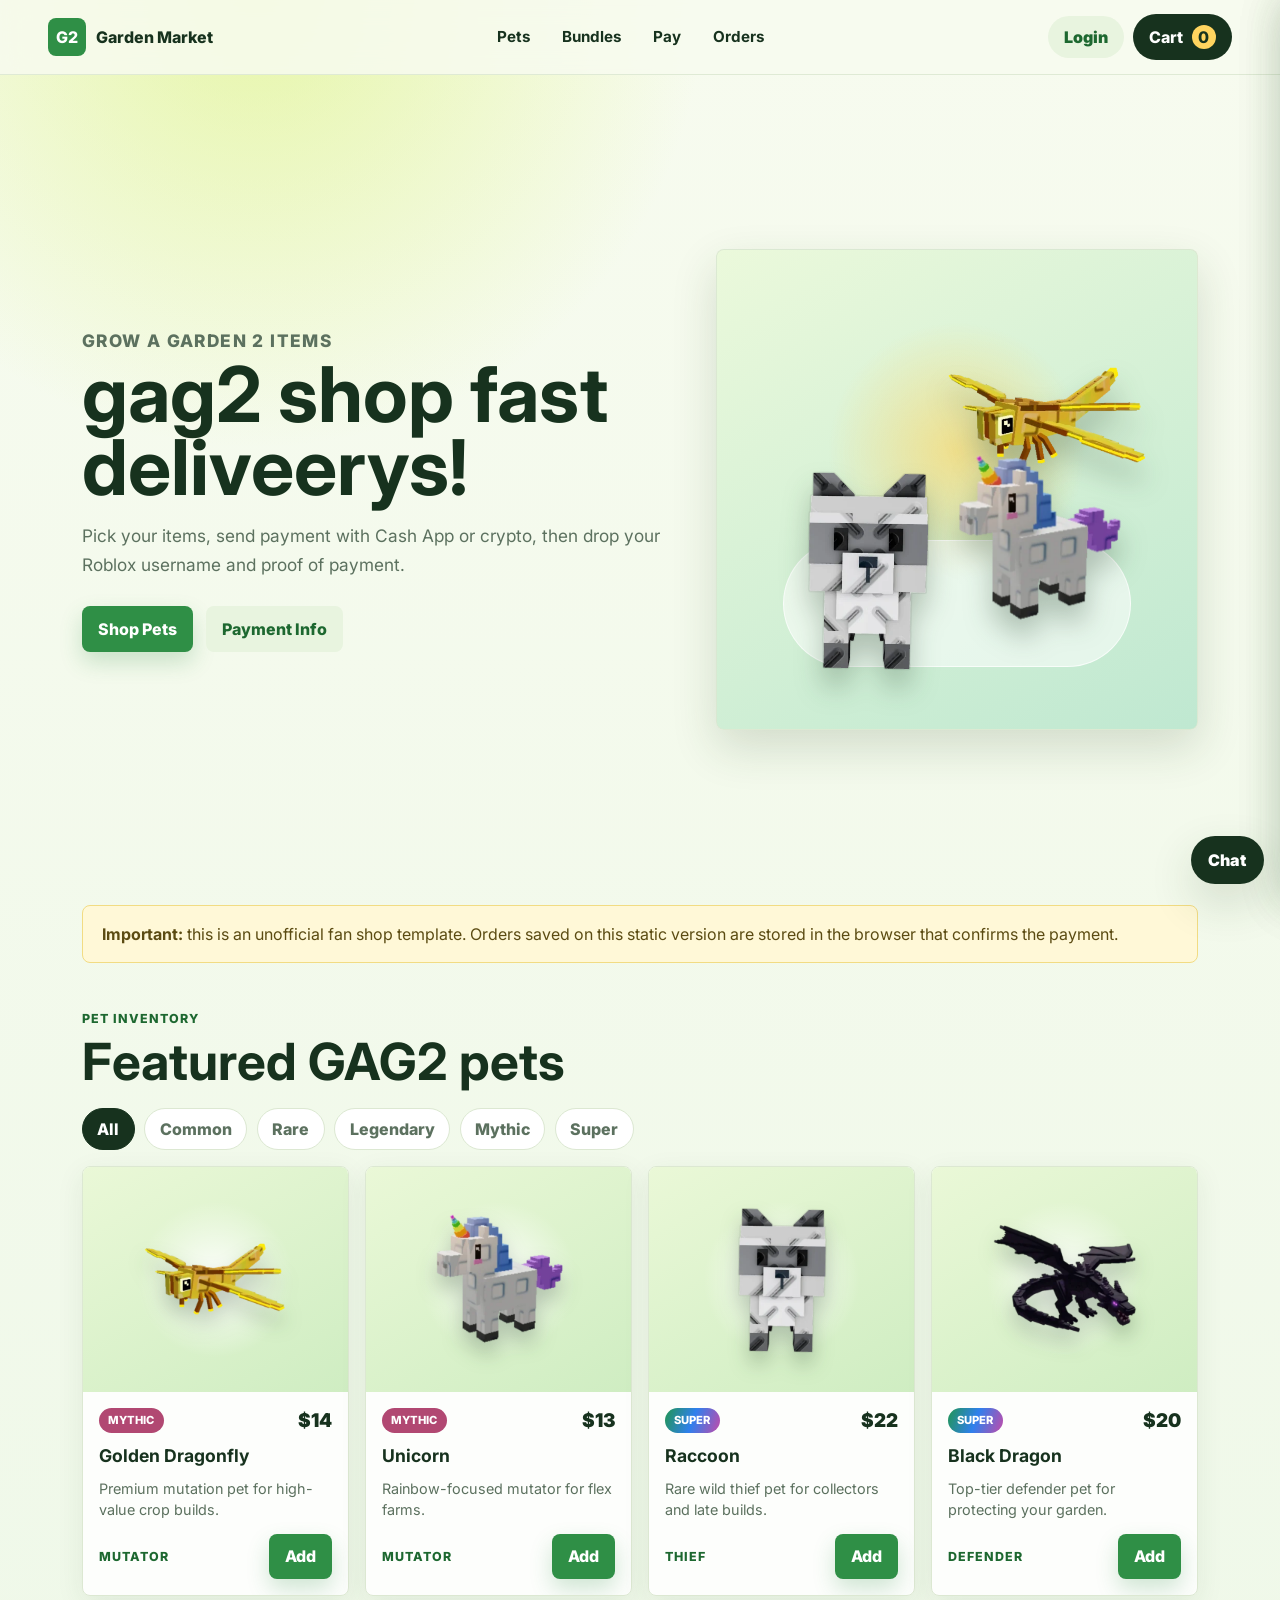
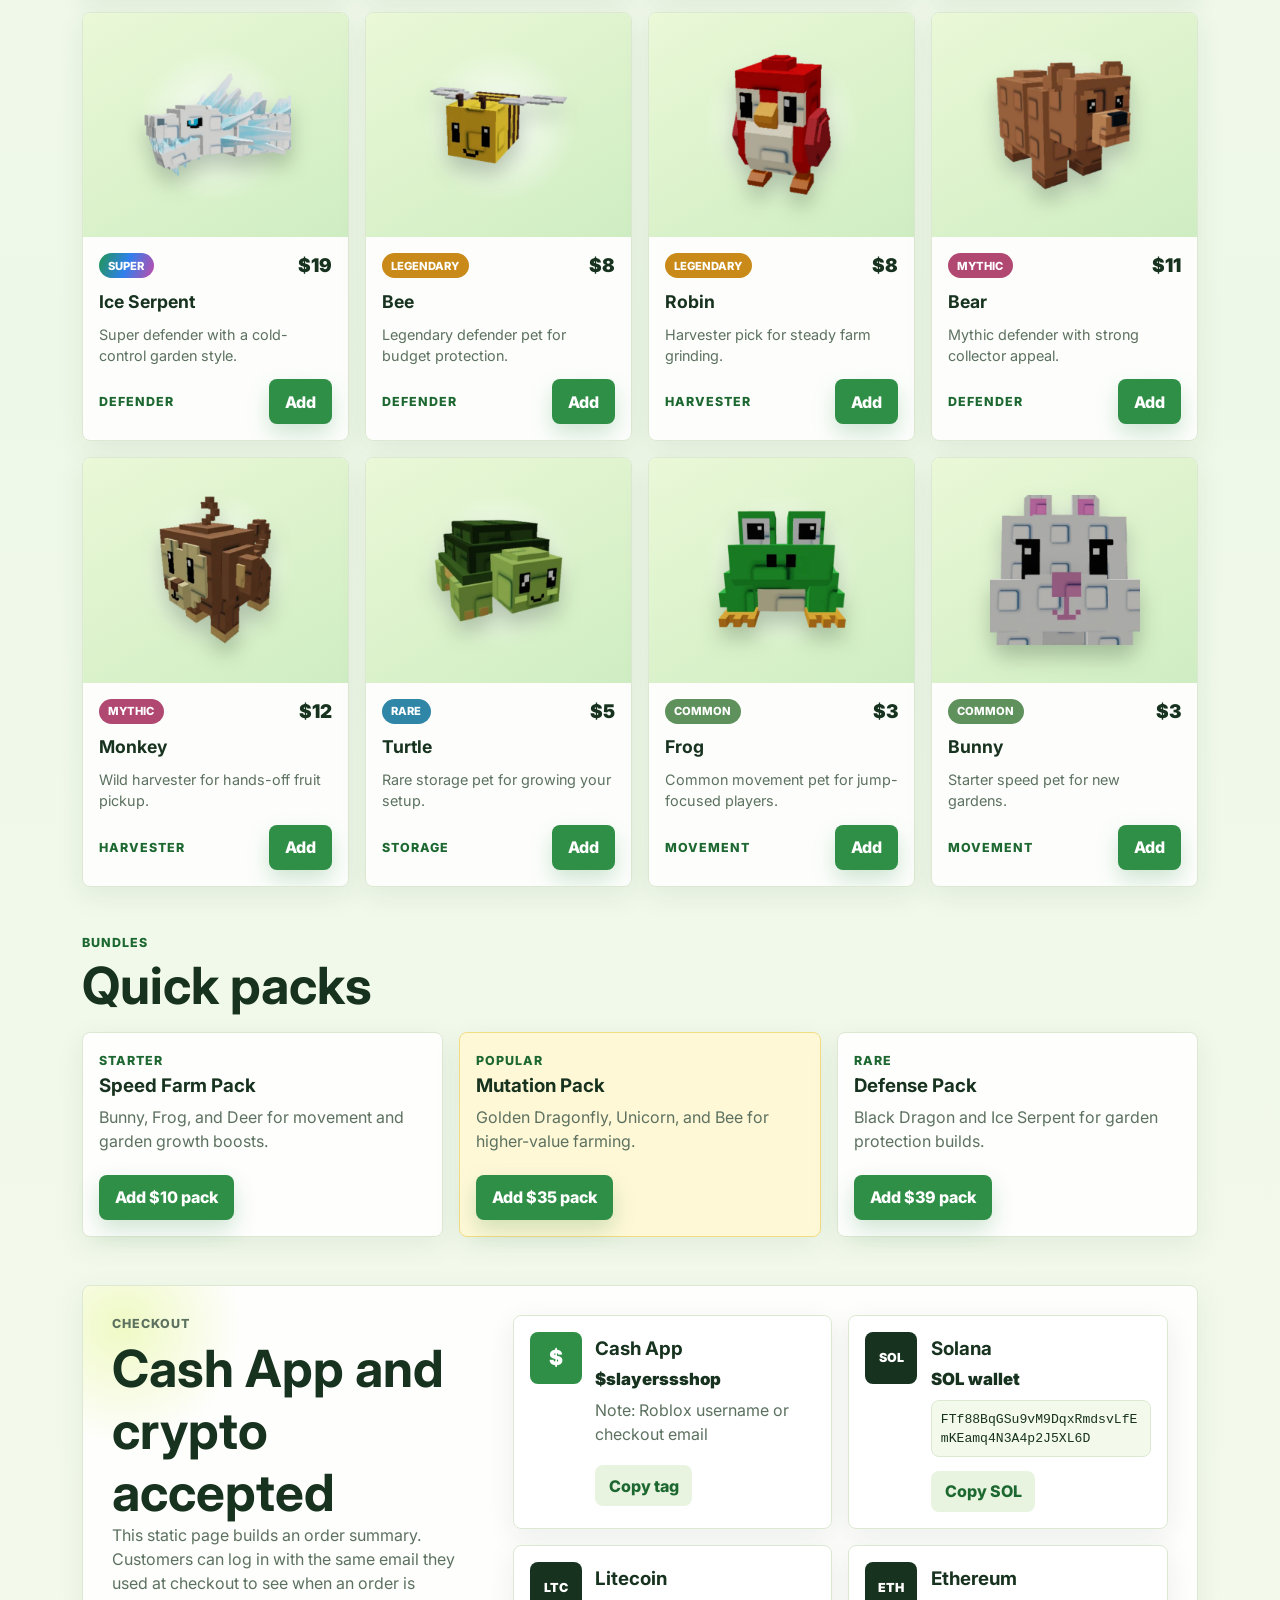
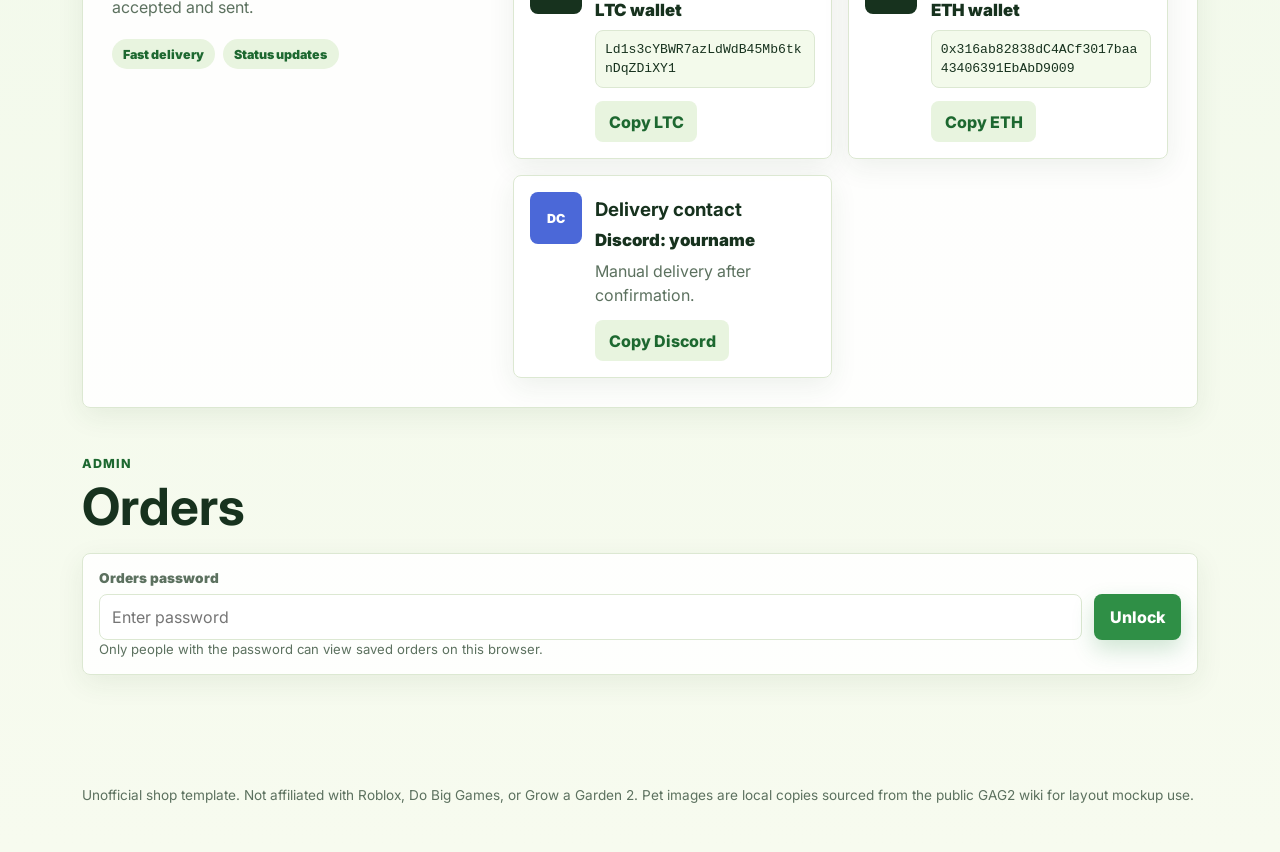
==== index.html @ bf1df22e "Add files via upload" ====
<!doctype html>
<html lang="en">
  <head>
    <meta charset="utf-8" />
    <meta name="viewport" content="width=device-width, initial-scale=1" />
    <title>GAG2 Garden Market</title>
    <script src="config.js"></script>
    <script src="https://accounts.google.com/gsi/client" async defer></script>
    <link rel="preconnect" href="https://fonts.googleapis.com" />
    <link rel="preconnect" href="https://fonts.gstatic.com" crossorigin />
    <link href="https://fonts.googleapis.com/css2?family=Inter:wght@500;600;700;800&display=swap" rel="stylesheet" />
    <link rel="stylesheet" href="styles.css" />
  </head>
  <body>
    <header class="topbar">
      <a class="brand" href="#top" aria-label="GAG2 Garden Market home">
        <span class="brand-mark">G2</span>
        <span>Garden Market</span>
      </a>
      <nav aria-label="Main navigation">
        <a href="#pets">Pets</a>
        <a href="#bundles">Bundles</a>
        <a href="#checkout">Pay</a>
        <a href="#orders">Orders</a>
      </nav>
      <div class="header-actions">
        <button class="login-pill" type="button" data-open-login>Login</button>
        <button class="cart-pill" type="button" data-open-cart>
          Cart <span id="cartCount">0</span>
        </button>
      </div>
    </header>

    <div class="sent-banner" id="sentBanner" hidden>
      Your order has beeen sent
    </div>

    <main id="top">
      <section class="hero">
        <div class="hero-copy">
          <p class="eyebrow">Grow a Garden 2 items</p>
          <h1>gag2 shop fast deliveerys!</h1>
          <p>
            Pick your items, send payment with Cash App or crypto, then drop your Roblox username and proof of payment.
          </p>
          <div class="hero-actions">
            <a class="button primary" href="#pets">Shop Pets</a>
            <a class="button ghost" href="#checkout">Payment Info</a>
          </div>
        </div>
        <div class="hero-stage" aria-label="Featured pets">
          <img src="assets/pets/golden-dragonfly.webp" alt="Golden Dragonfly pet" />
          <img src="assets/pets/raccoon.webp" alt="Raccoon pet" />
          <img src="assets/pets/unicorn.webp" alt="Unicorn pet" />
        </div>
      </section>

      <section class="notice">
        <strong>Important:</strong> this is an unofficial fan shop template. Orders saved on this static version are
        stored in the browser that confirms the payment.
      </section>

      <section class="section-heading" id="pets">
        <p class="eyebrow">Pet inventory</p>
        <h2>Featured GAG2 pets</h2>
      </section>

      <section class="filters" aria-label="Product filters">
        <button class="filter active" type="button" data-filter="all">All</button>
        <button class="filter" type="button" data-filter="common">Common</button>
        <button class="filter" type="button" data-filter="rare">Rare</button>
        <button class="filter" type="button" data-filter="legendary">Legendary</button>
        <button class="filter" type="button" data-filter="mythic">Mythic</button>
        <button class="filter" type="button" data-filter="super">Super</button>
      </section>

      <section class="product-grid" id="productGrid" aria-live="polite"></section>

      <section class="section-heading" id="bundles">
        <p class="eyebrow">Bundles</p>
        <h2>Quick packs</h2>
      </section>

      <section class="bundle-grid">
        <article class="bundle">
          <div>
            <span class="tag">Starter</span>
            <h3>Speed Farm Pack</h3>
            <p>Bunny, Frog, and Deer for movement and garden growth boosts.</p>
          </div>
          <button class="button small" type="button" data-bundle="starter">Add $8 pack</button>
        </article>
        <article class="bundle premium">
          <div>
            <span class="tag">Popular</span>
            <h3>Mutation Pack</h3>
            <p>Golden Dragonfly, Unicorn, and Bee for higher-value farming.</p>
          </div>
          <button class="button small" type="button" data-bundle="mutation">Add $28 pack</button>
        </article>
        <article class="bundle">
          <div>
            <span class="tag">Rare</span>
            <h3>Defense Pack</h3>
            <p>Black Dragon and Ice Serpent for garden protection builds.</p>
          </div>
          <button class="button small" type="button" data-bundle="defense">Add $35 pack</button>
        </article>
      </section>

      <section class="checkout" id="checkout">
        <div>
          <p class="eyebrow">Checkout</p>
          <h2>Cash App and crypto accepted</h2>
          <p>
            This static page builds an order summary. Customers can log in with the same email they used at checkout
            to see when an order is accepted and sent.
          </p>
          <div class="checkout-badges" aria-label="Checkout highlights">
            <span>Fast delivery</span>
            <span>Status updates</span>
          </div>
        </div>
        <div class="payment-grid">
          <article class="payment-card">
            <div class="payment-icon cash">$</div>
            <div class="payment-copy">
              <h3>Cash App</h3>
              <p class="pay-line">$slayerssshop</p>
              <p>Note: Roblox username or checkout email</p>
            </div>
            <button class="button copy" type="button" data-copy="$slayerssshop">Copy tag</button>
          </article>
          <article class="payment-card">
            <div class="payment-icon">SOL</div>
            <div class="payment-copy">
              <h3>Solana</h3>
              <p class="pay-line">SOL wallet</p>
              <p class="wallet-text">FTf88BqGSu9vM9DqxRmdsvLfEmKEamq4N3A4p2J5XL6D</p>
            </div>
            <button class="button copy" type="button" data-copy="FTf88BqGSu9vM9DqxRmdsvLfEmKEamq4N3A4p2J5XL6D">Copy SOL</button>
          </article>
          <article class="payment-card">
            <div class="payment-icon">LTC</div>
            <div class="payment-copy">
              <h3>Litecoin</h3>
              <p class="pay-line">LTC wallet</p>
              <p class="wallet-text">Ld1s3cYBWR7azLdWdB45Mb6tknDqZDiXY1</p>
            </div>
            <button class="button copy" type="button" data-copy="Ld1s3cYBWR7azLdWdB45Mb6tknDqZDiXY1">Copy LTC</button>
          </article>
          <article class="payment-card">
            <div class="payment-icon">ETH</div>
            <div class="payment-copy">
              <h3>Ethereum</h3>
              <p class="pay-line">ETH wallet</p>
              <p class="wallet-text">0x316ab82838dC4ACf3017baa43406391EbAbD9009</p>
            </div>
            <button class="button copy" type="button" data-copy="0x316ab82838dC4ACf3017baa43406391EbAbD9009">Copy ETH</button>
          </article>
          <article class="payment-card">
            <div class="payment-icon discord">DC</div>
            <div class="payment-copy">
              <h3>Delivery contact</h3>
              <p class="pay-line">Discord: yourname</p>
              <p>Manual delivery after confirmation.</p>
            </div>
            <button class="button copy" type="button" data-copy="yourname">Copy Discord</button>
          </article>
        </div>
      </section>

      <section class="orders-admin" id="orders">
        <div class="section-heading">
          <p class="eyebrow">Admin</p>
          <h2>Orders</h2>
        </div>
        <div class="admin-lock" id="adminLock">
          <label for="adminPassword">Orders password</label>
          <div class="admin-login-row">
            <input id="adminPassword" type="password" placeholder="Enter password" autocomplete="current-password" />
            <button class="button primary" type="button" id="unlockOrders">Unlock</button>
          </div>
          <p class="mini" id="adminMessage">Only people with the password can view saved orders on this browser.</p>
        </div>
        <div class="orders-panel" id="ordersPanel" hidden>
          <div class="orders-actions">
            <button class="button ghost" type="button" id="exportOrders">Export orders</button>
            <button class="button ghost danger" type="button" id="clearOrders">Clear orders</button>
          </div>
          <div class="orders-list" id="ordersList"></div>
          <div class="login-admin">
            <div class="section-heading compact">
              <p class="eyebrow">Admin</p>
              <h2>Customer logins</h2>
            </div>
            <div class="orders-actions">
              <button class="button ghost" type="button" id="refreshLogins">Refresh logins</button>
              <button class="button ghost danger" type="button" id="clearLogins">Clear logins</button>
            </div>
            <div class="login-list" id="loginList"></div>
          </div>
          <div class="price-admin">
            <div class="section-heading compact">
              <p class="eyebrow">Admin</p>
              <h2>Pet prices</h2>
            </div>
            <div class="price-list" id="priceList"></div>
            <button class="button primary" type="button" id="savePrices">Save prices</button>
            <p class="mini" id="priceMessage">Change prices here, then save.</p>
          </div>
        </div>
      </section>
    </main>

    <aside class="cart-panel" id="cartPanel" aria-label="Shopping cart" aria-hidden="true">
      <div class="cart-header">
        <h2>Your cart</h2>
        <button class="icon-button" type="button" data-close-cart aria-label="Close cart">x</button>
      </div>
      <div class="cart-items" id="cartItems"></div>
      <div class="cart-empty" id="cartEmpty">Your cart is empty.</div>
      <div class="cart-footer">
        <div class="total-row">
          <span>Total</span>
          <strong id="cartTotal">$0</strong>
        </div>
        <label for="username">Roblox username</label>
        <input id="username" type="text" placeholder="Enter username" autocomplete="off" />
        <label for="orderEmail">Email for status updates</label>
        <input id="orderEmail" type="email" placeholder="you@example.com" autocomplete="email" />
        <label for="payMethod">Payment method</label>
        <select id="payMethod">
          <option value="cashapp">Cash App</option>
          <option value="sol">SOL</option>
          <option value="ltc">LTC</option>
          <option value="eth">ETH</option>
        </select>
        <div class="payment-selected" id="selectedPaymentBox">
          <span id="selectedPaymentLabel">Cash App</span>
          <strong id="selectedPaymentValue">$slayerssshop</strong>
          <button class="button copy" type="button" id="copySelectedPayment">Copy payment info</button>
        </div>
        <button class="button primary full" type="button" id="copyOrder">Copy order message</button>
        <button class="button full confirm" type="button" id="confirmPayment">Confirm payment</button>
        <p class="mini" id="confirmMessage">Confirm payment after sending it. This creates an order on the site.</p>
      </div>
    </aside>
    <aside class="login-panel" id="loginPanel" aria-label="Customer login" aria-hidden="true">
      <div class="cart-header">
        <h2>Login</h2>
        <button class="icon-button" type="button" data-close-login aria-label="Close login">x</button>
      </div>
      <p class="mini">Check your order status with your email or Roblox username. Google sign-in needs a Google Client ID before it can go live.</p>
      <div class="login-card">
        <label for="customerEmail">Email</label>
        <input id="customerEmail" type="email" placeholder="you@example.com" autocomplete="email" />
        <label for="customerRobloxUsername">Roblox username</label>
        <input id="customerRobloxUsername" type="text" placeholder="Roblox username" autocomplete="username" />
        <button class="button primary full" type="button" id="customerLogin">Login / check orders</button>
        <div class="google-button-slot" id="googleButton"></div>
        <button class="button ghost full" type="button" id="googleLogin">Continue with Google</button>
        <p class="mini warning">Never enter a Roblox password or cookie on fan shops. This login only uses email or username.</p>
        <p class="mini" id="customerLoginMessage">Use the same email or Roblox username entered at checkout.</p>
      </div>
      <div class="customer-status" id="customerStatus"></div>
    </aside>
    <div class="overlay" id="overlay" data-close-cart data-close-login></div>

    <section class="chat-widget" id="chatWidget" aria-label="Shop chat">
      <button class="chat-launcher" type="button" id="chatToggle">Chat</button>
      <div class="chat-panel" id="chatPanel" hidden>
        <div class="chat-head">
          <div>
            <strong>GAG2 Shop Bot</strong>
            <span>AI helper</span>
          </div>
          <button class="icon-button" type="button" id="chatClose" aria-label="Close chat">x</button>
        </div>
        <div class="chat-log" id="chatLog"></div>
        <form class="chat-form" id="chatForm">
          <input id="chatInput" type="text" placeholder="Ask about orders, payment, delivery..." autocomplete="off" />
          <button class="button primary" type="submit">Send</button>
        </form>
      </div>
    </section>

    <footer>
      <p>
        Unofficial shop template. Not affiliated with Roblox, Do Big Games, or Grow a Garden 2.
        Pet images are local copies sourced from the public GAG2 wiki for layout mockup use.
      </p>
    </footer>

    <script src="script.js"></script>
  </body>
</html>
---- styles.css ----
:root {
  color-scheme: light;
  --bg: #f7fbef;
  --panel: #ffffff;
  --ink: #17321e;
  --muted: #5c715f;
  --green: #2f8f46;
  --green-dark: #1d6830;
  --lime: #d9f26f;
  --yellow: #ffd45f;
  --blue: #5fb7d9;
  --line: #dce8d2;
  --shadow: 0 18px 45px rgba(36, 71, 33, 0.16);
  font-family: Inter, system-ui, -apple-system, BlinkMacSystemFont, "Segoe UI", sans-serif;
}

* {
  box-sizing: border-box;
}

html {
  scroll-behavior: smooth;
}

body {
  margin: 0;
  background:
    radial-gradient(circle at 20% 0%, rgba(217, 242, 111, 0.55), transparent 28rem),
    linear-gradient(180deg, #f7fbef 0%, #eef8e8 48%, #f7fbef 100%);
  color: var(--ink);
}

img {
  display: block;
  max-width: 100%;
}

a {
  color: inherit;
  text-decoration: none;
}

.topbar {
  align-items: center;
  backdrop-filter: blur(14px);
  background: rgba(247, 251, 239, 0.86);
  border-bottom: 1px solid rgba(220, 232, 210, 0.9);
  display: flex;
  gap: 1rem;
  justify-content: space-between;
  left: 0;
  min-height: 70px;
  padding: 0.85rem clamp(1rem, 4vw, 3rem);
  position: sticky;
  right: 0;
  top: 0;
  z-index: 20;
}

.brand {
  align-items: center;
  display: flex;
  font-weight: 800;
  gap: 0.6rem;
}

.brand-mark {
  align-items: center;
  background: var(--green);
  border-radius: 8px;
  color: #fff;
  display: inline-flex;
  height: 38px;
  justify-content: center;
  width: 38px;
}

nav {
  display: flex;
  gap: clamp(0.75rem, 3vw, 2rem);
  font-size: 0.95rem;
  font-weight: 700;
}

.header-actions {
  align-items: center;
  display: flex;
  gap: 0.6rem;
}

.cart-pill,
.login-pill,
.button,
.filter,
.icon-button {
  border: 0;
  cursor: pointer;
  font: inherit;
}

.login-pill {
  background: #e8f4df;
  border-radius: 999px;
  color: var(--green-dark);
  font-weight: 900;
  padding: 0.7rem 1rem;
}

.cart-pill {
  align-items: center;
  background: var(--ink);
  border-radius: 999px;
  color: #fff;
  display: flex;
  font-weight: 800;
  gap: 0.55rem;
  padding: 0.7rem 1rem;
}

.cart-pill span {
  align-items: center;
  background: var(--yellow);
  border-radius: 999px;
  color: var(--ink);
  display: inline-flex;
  height: 24px;
  justify-content: center;
  min-width: 24px;
  padding: 0 0.35rem;
}

main {
  margin: 0 auto;
  max-width: 1180px;
  padding: 0 clamp(1rem, 4vw, 2rem) 4rem;
}

.hero {
  align-items: center;
  display: grid;
  gap: 2rem;
  grid-template-columns: minmax(0, 1fr) minmax(300px, 0.8fr);
  min-height: calc(100vh - 70px);
  padding: 3rem 0;
}

.hero-copy h1 {
  font-size: clamp(2.4rem, 6vw, 5.7rem);
  letter-spacing: 0;
  line-height: 0.95;
  margin: 0.25rem 0 1rem;
  max-width: 850px;
}

.hero-copy p {
  color: var(--muted);
  font-size: 1.08rem;
  line-height: 1.65;
  max-width: 670px;
}

.eyebrow,
.tag {
  color: var(--green-dark);
  font-size: 0.78rem;
  font-weight: 800;
  letter-spacing: 0.08em;
  margin: 0;
  text-transform: uppercase;
}

.hero-actions {
  display: flex;
  flex-wrap: wrap;
  gap: 0.8rem;
  margin-top: 1.7rem;
}

.button {
  align-items: center;
  border-radius: 8px;
  display: inline-flex;
  font-weight: 800;
  justify-content: center;
  min-height: 46px;
  padding: 0.78rem 1rem;
  transition: transform 0.18s ease, box-shadow 0.18s ease, background 0.18s ease;
}

.button:hover,
.product-card:hover {
  transform: translateY(-2px);
}

.button.primary,
.button.small {
  background: var(--green);
  box-shadow: 0 10px 22px rgba(47, 143, 70, 0.22);
  color: #fff;
}

.button.ghost,
.button.copy {
  background: #e8f4df;
  color: var(--green-dark);
}

.button.confirm {
  background: var(--ink);
  color: #fff;
}

.button.danger {
  background: #ffe2df;
  color: #9b2d22;
}

.button.full {
  width: 100%;
}

.button.small {
  min-height: 42px;
  white-space: nowrap;
}

.hero-stage {
  aspect-ratio: 1;
  background:
    radial-gradient(circle at 50% 42%, rgba(255, 212, 95, 0.62), transparent 35%),
    linear-gradient(150deg, #ebf9db, #bfe8d1);
  border: 1px solid rgba(220, 232, 210, 0.9);
  border-radius: 8px;
  box-shadow: var(--shadow);
  display: grid;
  isolation: isolate;
  place-items: center;
  position: relative;
  overflow: hidden;
}

.hero-stage::before {
  background: rgba(255, 255, 255, 0.55);
  border: 1px solid rgba(255, 255, 255, 0.7);
  border-radius: 999px;
  bottom: 13%;
  content: "";
  height: 26%;
  position: absolute;
  width: 72%;
}

.hero-stage img {
  filter: drop-shadow(0 18px 14px rgba(24, 52, 28, 0.28));
  position: absolute;
}

.hero-stage img:nth-child(1) {
  right: 9%;
  top: 13%;
  width: 44%;
}

.hero-stage img:nth-child(2) {
  bottom: 12%;
  left: 10%;
  width: 43%;
}

.hero-stage img:nth-child(3) {
  bottom: 20%;
  right: 13%;
  width: 40%;
}

.notice {
  background: #fff8d7;
  border: 1px solid #f2dc83;
  border-radius: 8px;
  color: #5b4b12;
  line-height: 1.55;
  margin-bottom: 3rem;
  padding: 1rem 1.2rem;
}

.sent-banner {
  background: #dff3d4;
  border-bottom: 1px solid #b8dda8;
  color: var(--green-dark);
  font-weight: 900;
  padding: 0.9rem clamp(1rem, 4vw, 3rem);
  position: sticky;
  text-align: center;
  top: 70px;
  z-index: 19;
}

.section-heading {
  margin: 3rem 0 1rem;
}

.section-heading.compact {
  margin: 1.5rem 0 1rem;
}

.section-heading h2,
.checkout h2 {
  font-size: clamp(1.8rem, 4vw, 3.2rem);
  letter-spacing: 0;
  margin: 0.25rem 0 0;
}

.filters {
  display: flex;
  flex-wrap: wrap;
  gap: 0.6rem;
  margin-bottom: 1rem;
}

.filter {
  background: #fff;
  border: 1px solid var(--line);
  border-radius: 999px;
  color: var(--muted);
  font-weight: 800;
  padding: 0.62rem 0.9rem;
}

.filter.active {
  background: var(--ink);
  border-color: var(--ink);
  color: #fff;
}

.product-grid {
  display: grid;
  gap: 1rem;
  grid-template-columns: repeat(4, minmax(0, 1fr));
}

.product-card {
  background: rgba(255, 255, 255, 0.88);
  border: 1px solid var(--line);
  border-radius: 8px;
  box-shadow: 0 8px 28px rgba(36, 71, 33, 0.08);
  display: flex;
  flex-direction: column;
  min-height: 100%;
  overflow: hidden;
  transition: transform 0.18s ease, box-shadow 0.18s ease;
}

.product-art {
  align-items: center;
  aspect-ratio: 1.18;
  background:
    radial-gradient(circle, rgba(255, 255, 255, 0.95), transparent 45%),
    linear-gradient(150deg, #eaf8d7, #cfedc2);
  display: flex;
  justify-content: center;
  padding: 1.2rem;
}

.product-art img {
  filter: drop-shadow(0 12px 10px rgba(24, 52, 28, 0.26));
  max-height: 150px;
  object-fit: contain;
}

.product-body {
  display: flex;
  flex: 1;
  flex-direction: column;
  gap: 0.8rem;
  padding: 1rem;
}

.meta-row {
  align-items: center;
  display: flex;
  justify-content: space-between;
  gap: 0.75rem;
}

.rarity {
  border-radius: 999px;
  color: #fff;
  font-size: 0.7rem;
  font-weight: 800;
  padding: 0.34rem 0.58rem;
  text-transform: uppercase;
}

.rarity.common {
  background: #5e915b;
}

.rarity.rare {
  background: #2f86a6;
}

.rarity.legendary {
  background: #c98a19;
}

.rarity.mythic {
  background: #b14872;
}

.rarity.super {
  background: linear-gradient(110deg, #219653, #2f80ed, #c24baa);
}

.product-body h3 {
  font-size: 1.1rem;
  margin: 0;
}

.product-body p {
  color: var(--muted);
  flex: 1;
  font-size: 0.9rem;
  line-height: 1.45;
  margin: 0;
}

.price {
  font-size: 1.18rem;
  font-weight: 900;
}

.bundle-grid,
.payment-grid {
  display: grid;
  gap: 1rem;
  grid-template-columns: repeat(auto-fit, minmax(220px, 1fr));
}

.bundle,
.payment-card,
.checkout {
  background: rgba(255, 255, 255, 0.9);
  border: 1px solid var(--line);
  border-radius: 8px;
  box-shadow: 0 8px 28px rgba(36, 71, 33, 0.08);
}

.bundle {
  align-items: start;
  display: flex;
  flex-direction: column;
  gap: 1.4rem;
  justify-content: space-between;
  padding: 1rem;
}

.bundle h3,
.payment-card h3 {
  margin: 0.35rem 0 0.45rem;
}

.bundle p,
.payment-card p,
.checkout p {
  color: var(--muted);
  line-height: 1.5;
  margin: 0;
}

.bundle.premium {
  background: #fff8d7;
  border-color: #f2dc83;
}

.checkout {
  display: grid;
  gap: 2rem;
  grid-template-columns: minmax(260px, 0.72fr) minmax(420px, 1.28fr);
  margin-top: 3rem;
  overflow: hidden;
  padding: clamp(1.1rem, 3vw, 1.8rem);
  position: relative;
}

.checkout::before {
  background: radial-gradient(circle, rgba(217, 242, 111, 0.4), transparent 65%);
  content: "";
  height: 260px;
  left: -90px;
  position: absolute;
  top: -90px;
  width: 260px;
}

.checkout > * {
  position: relative;
  z-index: 1;
}

.customer-login {
  align-items: start;
  background: rgba(255, 255, 255, 0.9);
  border: 1px solid var(--line);
  border-radius: 8px;
  box-shadow: 0 8px 28px rgba(36, 71, 33, 0.08);
  display: grid;
  gap: 1rem;
  grid-template-columns: 0.8fr 1fr 1.1fr;
  margin-top: 3rem;
  padding: clamp(1rem, 3vw, 1.5rem);
}

.customer-login h2 {
  font-size: clamp(1.8rem, 4vw, 3.2rem);
  letter-spacing: 0;
  margin: 0.25rem 0 0;
}

.customer-login p {
  color: var(--muted);
  line-height: 1.5;
}

.login-card {
  display: grid;
  gap: 0.65rem;
}

.login-card label {
  color: var(--muted);
  font-size: 0.82rem;
  font-weight: 900;
}

.customer-status {
  display: grid;
  gap: 0.8rem;
}

.payment-card {
  align-items: start;
  display: grid;
  gap: 0.85rem;
  grid-template-columns: 52px minmax(0, 1fr);
  padding: 1rem;
}

.pay-line {
  color: var(--ink) !important;
  font-size: 1.05rem;
  font-weight: 900;
  margin-bottom: 0.35rem !important;
  word-break: break-word;
}

.payment-copy {
  min-width: 0;
}

.payment-copy p {
  overflow-wrap: anywhere;
}

.wallet-text {
  background: #f3faeb;
  border: 1px solid var(--line);
  border-radius: 8px;
  color: var(--ink) !important;
  font-family: ui-monospace, SFMono-Regular, Consolas, "Liberation Mono", monospace;
  font-size: 0.82rem;
  line-height: 1.45 !important;
  margin-top: 0.45rem !important;
  padding: 0.55rem;
}

.payment-icon {
  align-items: center;
  background: var(--ink);
  border-radius: 8px;
  color: #fff;
  display: inline-flex;
  font-size: 0.78rem;
  font-weight: 900;
  height: 52px;
  justify-content: center;
  width: 52px;
}

.payment-icon.cash {
  background: var(--green);
  font-size: 1.3rem;
}

.payment-icon.discord {
  background: #4b68d8;
}

.payment-card .button {
  grid-column: 2;
  justify-self: start;
  min-height: 40px;
  padding: 0.65rem 0.85rem;
}

.checkout-badges {
  display: flex;
  flex-wrap: wrap;
  gap: 0.5rem;
  margin-top: 1.25rem;
}

.checkout-badges span {
  background: #e8f4df;
  border-radius: 999px;
  color: var(--green-dark);
  font-size: 0.78rem;
  font-weight: 900;
  padding: 0.45rem 0.7rem;
}

.cart-panel {
  background: #fff;
  bottom: 0;
  box-shadow: -18px 0 45px rgba(36, 71, 33, 0.18);
  display: flex;
  flex-direction: column;
  max-width: 430px;
  padding: 1rem;
  position: fixed;
  right: 0;
  top: 0;
  transform: translateX(105%);
  transition: transform 0.22s ease;
  width: min(92vw, 430px);
  z-index: 40;
}

.login-panel {
  background: #fff;
  bottom: 0;
  box-shadow: -18px 0 45px rgba(36, 71, 33, 0.18);
  display: flex;
  flex-direction: column;
  gap: 1rem;
  max-width: 430px;
  padding: 1rem;
  position: fixed;
  right: 0;
  top: 0;
  transform: translateX(105%);
  transition: transform 0.22s ease;
  width: min(92vw, 430px);
  z-index: 40;
}

.cart-panel.open,
.login-panel.open {
  transform: translateX(0);
}

.cart-header,
.cart-item,
.total-row {
  align-items: center;
  display: flex;
  justify-content: space-between;
  gap: 1rem;
}

.cart-header h2 {
  margin: 0;
}

.icon-button {
  align-items: center;
  background: #e8f4df;
  border-radius: 8px;
  color: var(--green-dark);
  display: inline-flex;
  font-weight: 900;
  height: 38px;
  justify-content: center;
  width: 38px;
}

.cart-items {
  display: grid;
  gap: 0.75rem;
  margin: 1rem 0;
  overflow: auto;
}

.cart-item {
  border: 1px solid var(--line);
  border-radius: 8px;
  padding: 0.7rem;
}

.cart-item img {
  background: #eef8e8;
  border-radius: 8px;
  height: 54px;
  object-fit: contain;
  padding: 0.3rem;
  width: 54px;
}

.cart-item-main {
  flex: 1;
}

.cart-item-main strong,
.cart-item-main span {
  display: block;
}

.cart-item-main span {
  color: var(--muted);
  font-size: 0.82rem;
}

.cart-empty {
  color: var(--muted);
  margin: 1rem 0;
}

.cart-footer {
  border-top: 1px solid var(--line);
  display: grid;
  gap: 0.65rem;
  margin-top: auto;
  padding-top: 1rem;
}

.cart-footer label {
  color: var(--muted);
  font-size: 0.82rem;
  font-weight: 800;
}

input,
select {
  border: 1px solid var(--line);
  border-radius: 8px;
  color: var(--ink);
  font: inherit;
  min-height: 44px;
  padding: 0 0.75rem;
  width: 100%;
}

.payment-selected {
  background: #f3faeb;
  border: 1px solid var(--line);
  border-radius: 8px;
  display: grid;
  gap: 0.55rem;
  padding: 0.8rem;
}

.payment-selected span {
  color: var(--muted);
  font-size: 0.8rem;
  font-weight: 900;
  text-transform: uppercase;
}

.payment-selected strong {
  color: var(--ink);
  font-size: 0.95rem;
  line-height: 1.35;
  overflow-wrap: anywhere;
}

.orders-admin {
  margin-top: 3rem;
}

.admin-lock,
.orders-panel {
  background: rgba(255, 255, 255, 0.9);
  border: 1px solid var(--line);
  border-radius: 8px;
  box-shadow: 0 8px 28px rgba(36, 71, 33, 0.08);
  padding: 1rem;
}

.admin-lock label {
  color: var(--muted);
  display: block;
  font-size: 0.85rem;
  font-weight: 900;
  margin-bottom: 0.5rem;
}

.admin-login-row,
.orders-actions {
  display: flex;
  gap: 0.75rem;
}

.admin-login-row input {
  flex: 1;
}

.orders-panel {
  margin-top: 1rem;
}

.orders-actions {
  flex-wrap: wrap;
  margin-bottom: 1rem;
}

.orders-list {
  display: grid;
  gap: 0.8rem;
}

.price-admin {
  border-top: 1px solid var(--line);
  margin-top: 1.25rem;
  padding-top: 0.25rem;
}

.price-list {
  display: grid;
  gap: 0.65rem;
  margin-bottom: 1rem;
}

.price-row {
  align-items: center;
  background: #fbfff8;
  border: 1px solid var(--line);
  border-radius: 8px;
  display: grid;
  gap: 0.8rem;
  grid-template-columns: minmax(0, 1fr) 120px;
  padding: 0.75rem;
}

.price-row span,
.price-row small {
  display: block;
}

.price-row small {
  color: var(--muted);
  font-size: 0.78rem;
  margin-top: 0.2rem;
  text-transform: capitalize;
}

.order-card,
.order-empty,
.customer-order-card,
.login-record {
  border: 1px solid var(--line);
  border-radius: 8px;
  padding: 0.9rem;
}

.order-card,
.customer-order-card,
.login-record {
  background: #fbfff8;
}

.order-card p,
.customer-order-card p,
.login-record p {
  color: var(--muted);
  line-height: 1.45;
  margin: 0.35rem 0 0;
  overflow-wrap: anywhere;
}

.order-card p strong,
.customer-order-card p strong,
.login-record p strong {
  color: var(--ink);
}

.order-top {
  align-items: flex-start;
  display: flex;
  gap: 1rem;
  justify-content: space-between;
}

.order-top span {
  color: var(--muted);
  display: block;
  font-size: 0.82rem;
  margin-top: 0.25rem;
}

.order-status {
  background: #dff3d4;
  border-radius: 999px;
  color: var(--green-dark) !important;
  flex: 0 0 auto;
  font-size: 0.72rem !important;
  font-weight: 900;
  margin-top: 0 !important;
  padding: 0.35rem 0.55rem;
  text-transform: uppercase;
}

.order-actions {
  align-items: center;
  display: flex;
  flex-wrap: wrap;
  gap: 0.75rem;
  margin-top: 0.8rem;
}

.sent-note {
  color: var(--green-dark);
  font-size: 0.85rem;
  font-weight: 900;
}

.mini {
  color: var(--muted);
  font-size: 0.82rem;
  line-height: 1.4;
  margin: 0;
}

.mini.warning {
  background: #fff8d7;
  border: 1px solid #f2dc83;
  border-radius: 8px;
  color: #5b4b12;
  padding: 0.65rem;
}

.google-button-slot {
  min-height: 42px;
}

.google-button-slot[hidden] {
  display: none;
}

.overlay {
  background: rgba(23, 50, 30, 0.34);
  inset: 0;
  opacity: 0;
  pointer-events: none;
  position: fixed;
  transition: opacity 0.2s ease;
  z-index: 30;
}

.overlay.open {
  opacity: 1;
  pointer-events: auto;
}

.chat-widget {
  bottom: 1rem;
  position: fixed;
  right: 1rem;
  z-index: 45;
}

.chat-launcher {
  background: var(--ink);
  border: 0;
  border-radius: 999px;
  box-shadow: var(--shadow);
  color: #fff;
  cursor: pointer;
  font: inherit;
  font-weight: 900;
  min-height: 48px;
  padding: 0.75rem 1.1rem;
}

.chat-panel {
  background: #fff;
  border: 1px solid var(--line);
  border-radius: 8px;
  bottom: 4rem;
  box-shadow: var(--shadow);
  display: flex;
  flex-direction: column;
  height: min(560px, 72vh);
  overflow: hidden;
  position: absolute;
  right: 0;
  width: min(360px, calc(100vw - 2rem));
}

.chat-panel[hidden] {
  display: none;
}

.chat-head {
  align-items: center;
  background: #f3faeb;
  border-bottom: 1px solid var(--line);
  display: flex;
  justify-content: space-between;
  padding: 0.8rem;
}

.chat-head span {
  color: var(--muted);
  display: block;
  font-size: 0.78rem;
  font-weight: 800;
  margin-top: 0.15rem;
}

.chat-log {
  display: flex;
  flex: 1;
  flex-direction: column;
  gap: 0.55rem;
  overflow: auto;
  padding: 0.8rem;
}

.chat-message {
  border-radius: 8px;
  line-height: 1.4;
  max-width: 88%;
  padding: 0.65rem 0.75rem;
  white-space: pre-wrap;
}

.chat-message.bot {
  align-self: flex-start;
  background: #edf7e6;
  color: var(--ink);
}

.chat-message.you {
  align-self: flex-end;
  background: var(--green);
  color: #fff;
}

.chat-form {
  border-top: 1px solid var(--line);
  display: grid;
  gap: 0.5rem;
  grid-template-columns: 1fr auto;
  padding: 0.7rem;
}

footer {
  color: var(--muted);
  font-size: 0.85rem;
  line-height: 1.6;
  margin: 0 auto;
  max-width: 1180px;
  padding: 2rem clamp(1rem, 4vw, 2rem);
}

@media (max-width: 920px) {
  nav {
    display: none;
  }

  .hero,
  .checkout,
  .customer-login {
    grid-template-columns: 1fr;
  }

  .hero {
    min-height: auto;
  }

  .hero-stage {
    margin: 0 auto;
    max-width: 520px;
    width: 100%;
  }

  .product-grid {
    grid-template-columns: repeat(2, minmax(0, 1fr));
  }

  .bundle-grid,
  .payment-grid {
    grid-template-columns: 1fr;
  }
}

@media (max-width: 540px) {
  .topbar {
    gap: 0.65rem;
  }

  .brand span:last-child {
    display: none;
  }

  .product-grid {
    grid-template-columns: 1fr;
  }

  .admin-login-row {
    flex-direction: column;
  }

  .price-row {
    grid-template-columns: 1fr;
  }

  .payment-card {
    grid-template-columns: 44px minmax(0, 1fr);
  }

  .payment-icon {
    height: 44px;
    width: 44px;
  }

  .payment-card .button {
    grid-column: 1 / -1;
    width: 100%;
  }
}
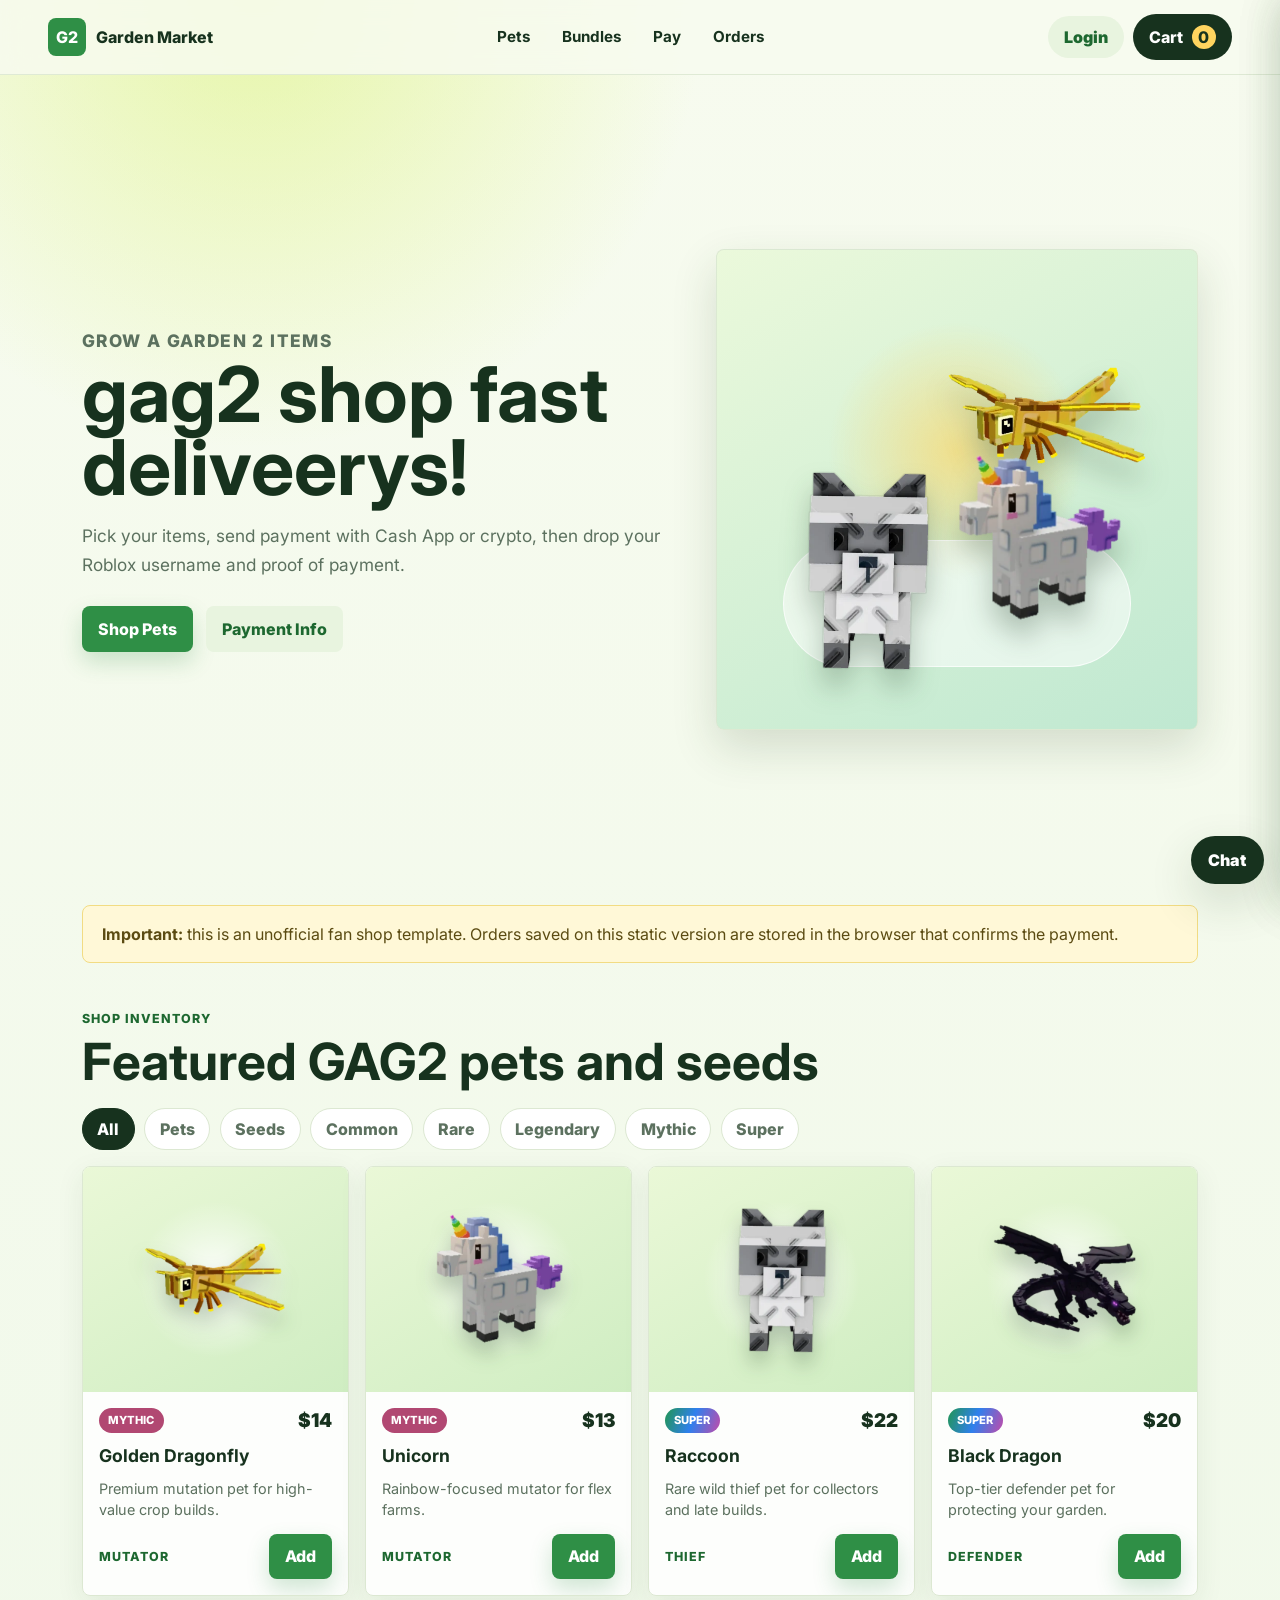
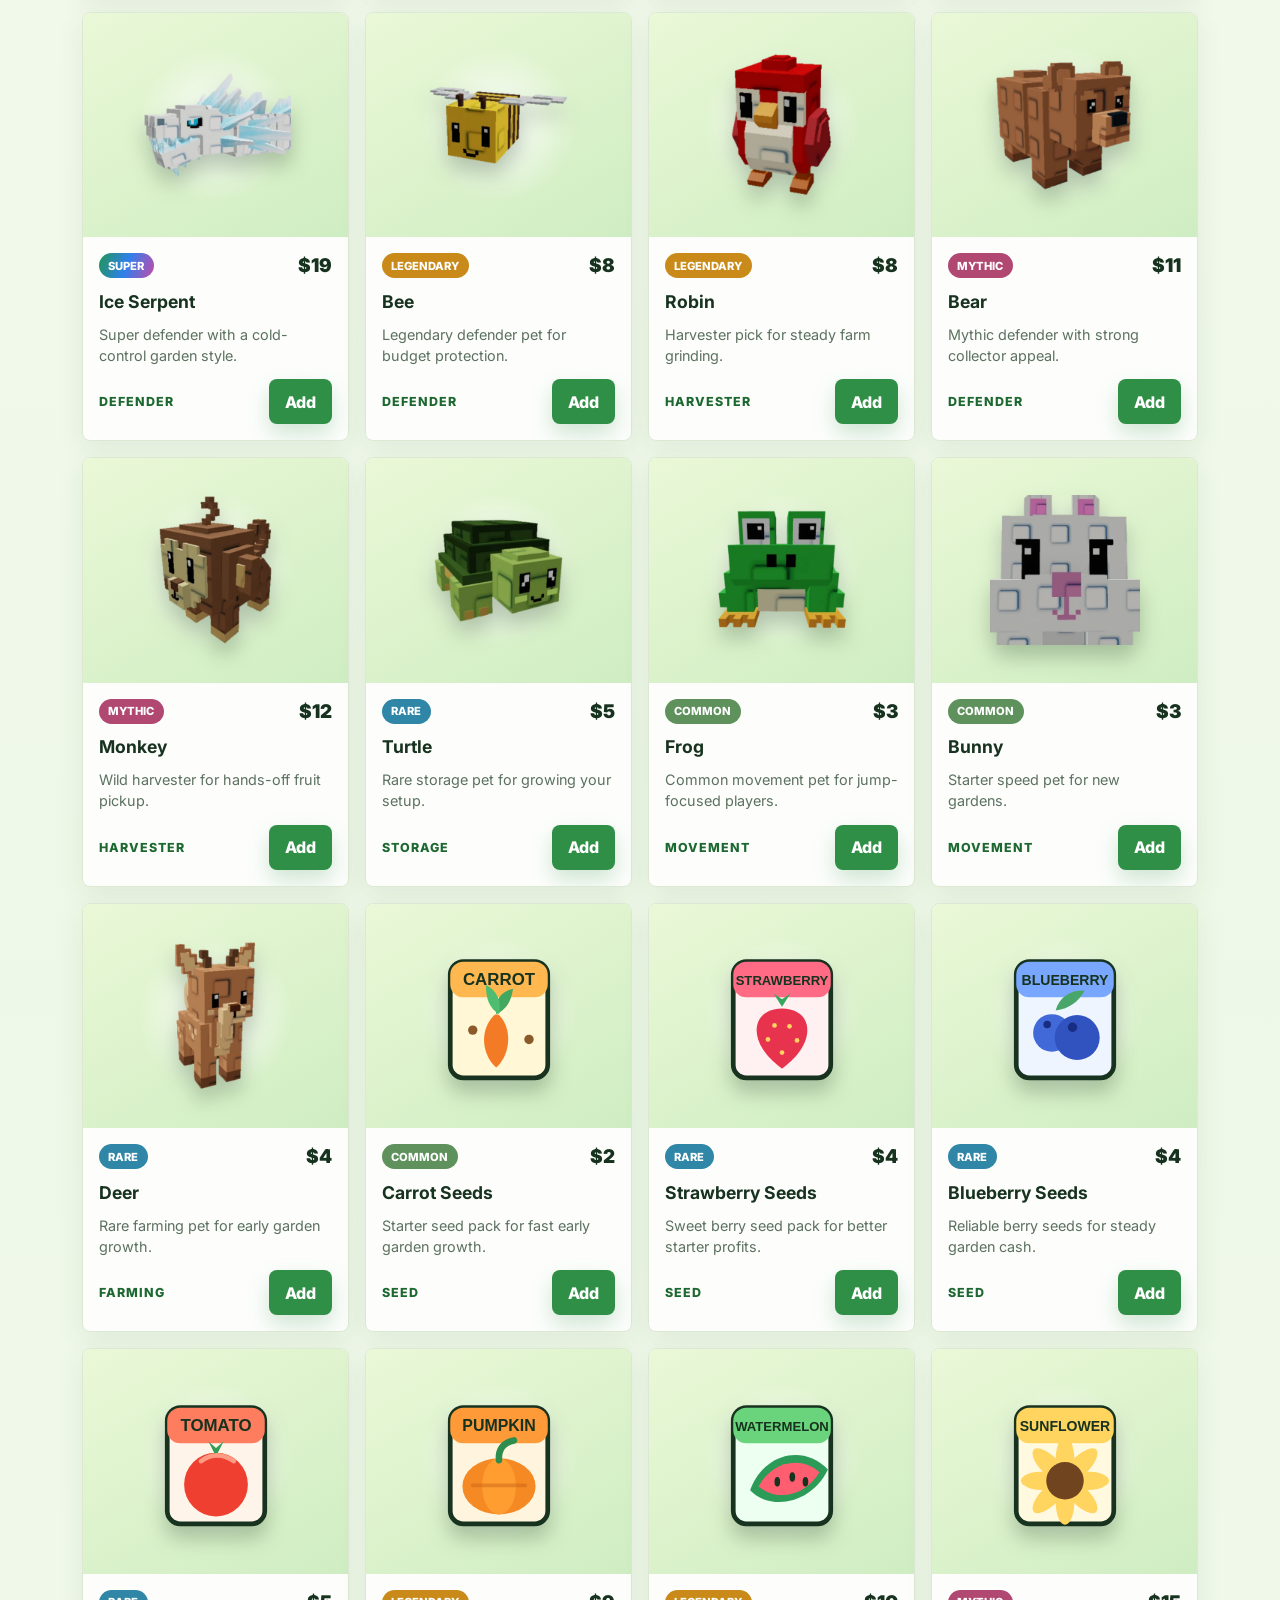
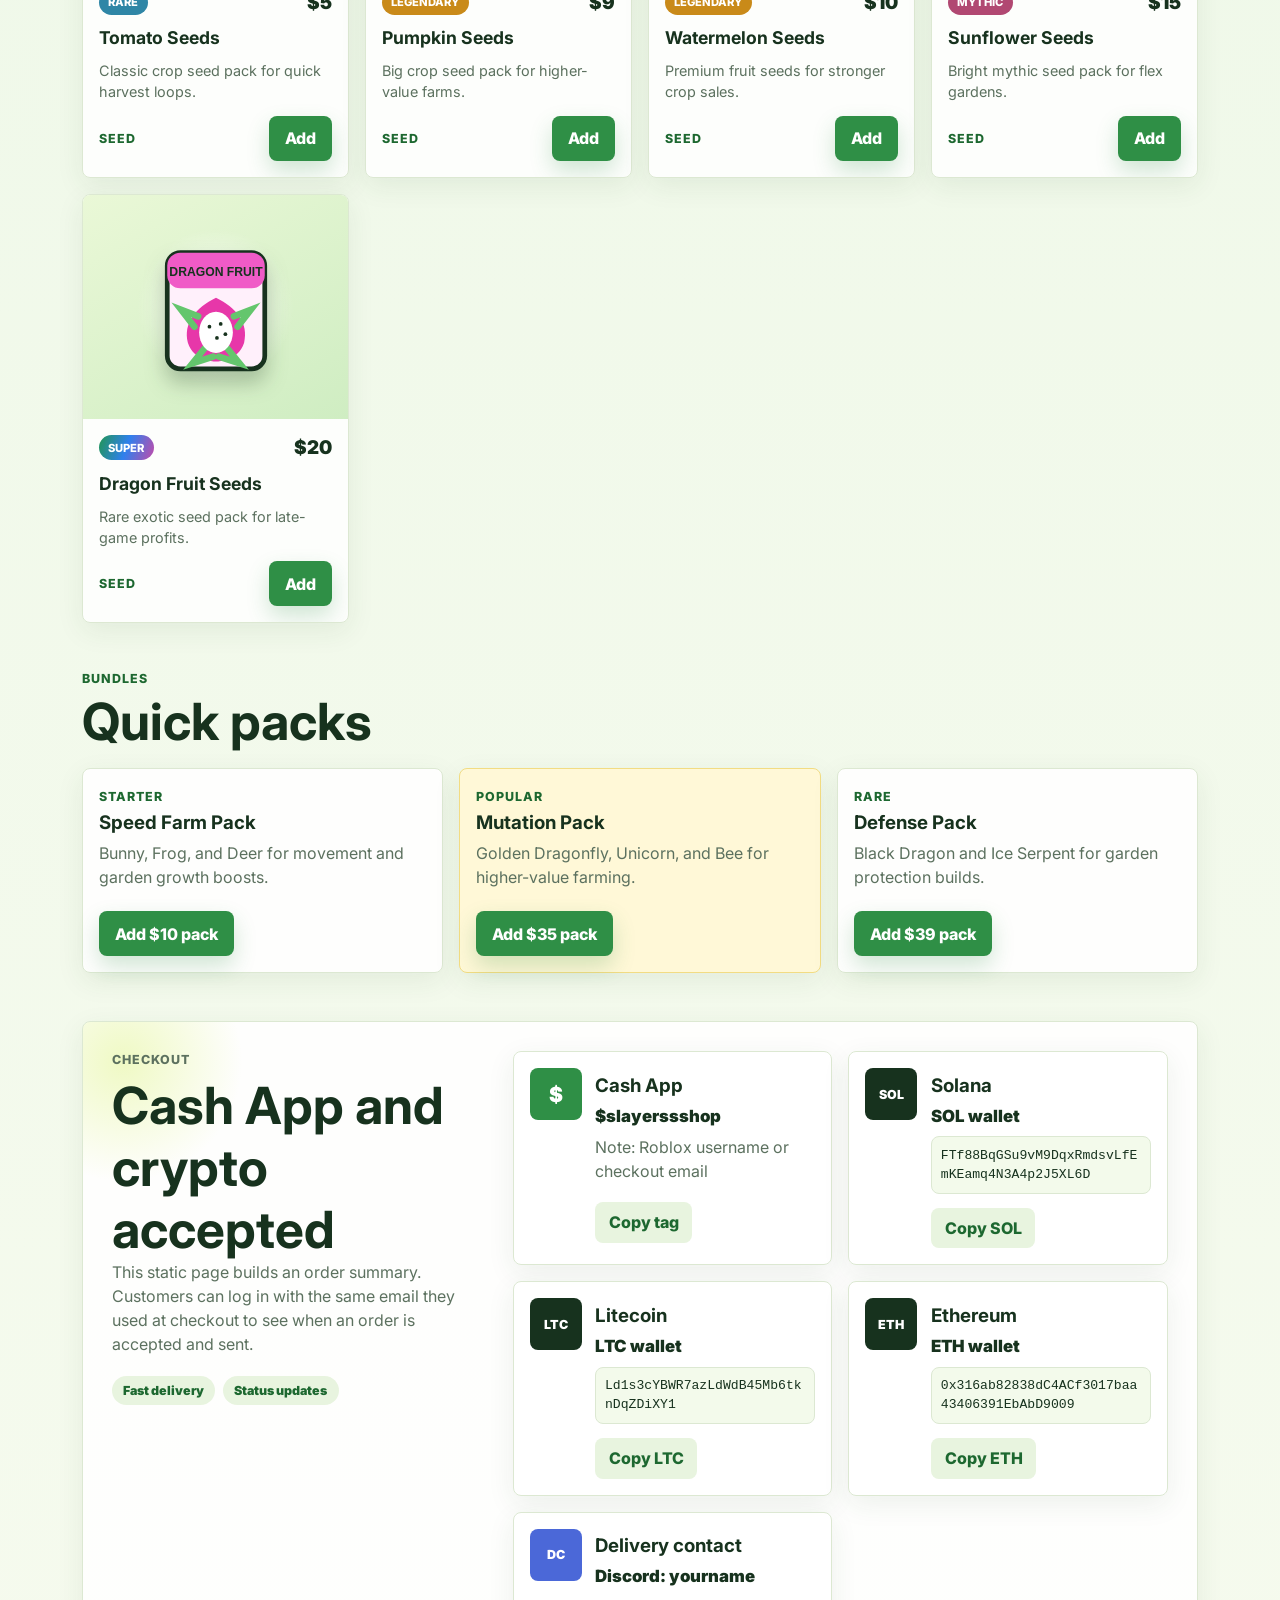
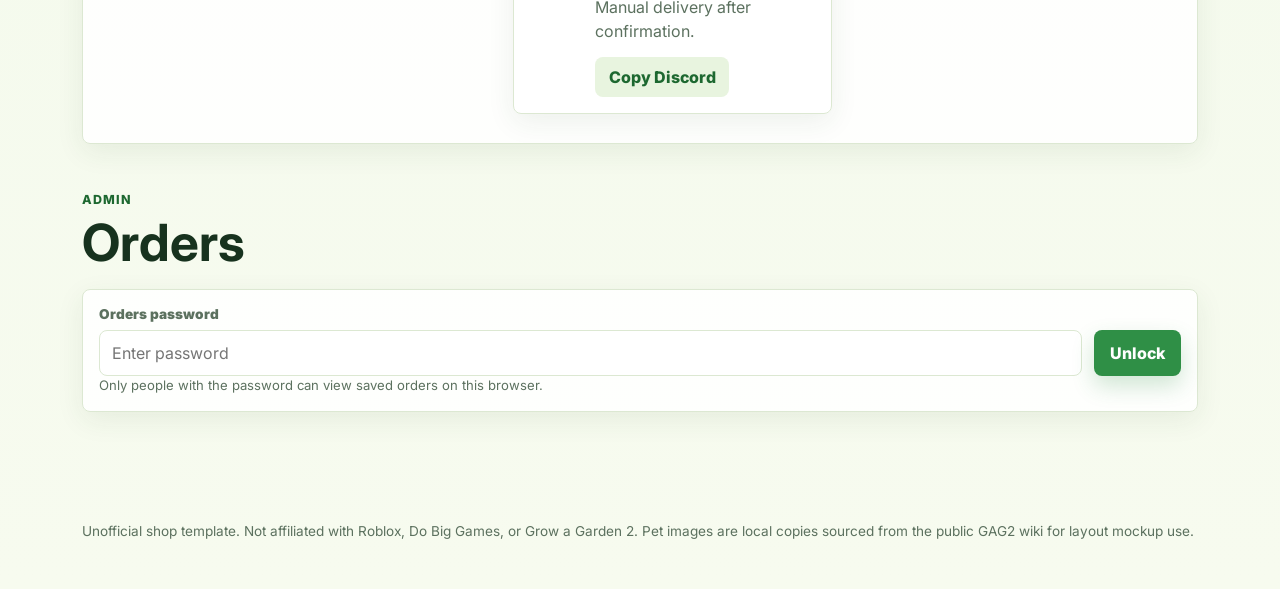
==== commit 592f6139: "Add files via upload" ====
--- a/index.html
+++ b/index.html
@@ -24,7 +24,7 @@
         <a href="#orders">Orders</a>
       </nav>
       <div class="header-actions">
-        <button class="login-pill" type="button" data-open-login>Login</button>
+        <button class="login-pill" type="button" data-open-login id="loginStatusButton">Login</button>
         <button class="cart-pill" type="button" data-open-cart>
           Cart <span id="cartCount">0</span>
         </button>
@@ -61,12 +61,14 @@
       </section>
 
       <section class="section-heading" id="pets">
-        <p class="eyebrow">Pet inventory</p>
-        <h2>Featured GAG2 pets</h2>
+        <p class="eyebrow">Shop inventory</p>
+        <h2>Featured GAG2 pets and seeds</h2>
       </section>
 
       <section class="filters" aria-label="Product filters">
         <button class="filter active" type="button" data-filter="all">All</button>
+        <button class="filter" type="button" data-filter="pets">Pets</button>
+        <button class="filter" type="button" data-filter="seeds">Seeds</button>
         <button class="filter" type="button" data-filter="common">Common</button>
         <button class="filter" type="button" data-filter="rare">Rare</button>
         <button class="filter" type="button" data-filter="legendary">Legendary</button>
@@ -203,7 +205,7 @@
           <div class="price-admin">
             <div class="section-heading compact">
               <p class="eyebrow">Admin</p>
-              <h2>Pet prices</h2>
+              <h2>Item prices</h2>
             </div>
             <div class="price-list" id="priceList"></div>
             <button class="button primary" type="button" id="savePrices">Save prices</button>
@@ -260,6 +262,7 @@
         <button class="button primary full" type="button" id="customerLogin">Login / check orders</button>
         <div class="google-button-slot" id="googleButton"></div>
         <button class="button ghost full" type="button" id="googleLogin">Continue with Google</button>
+        <button class="button ghost full" type="button" id="customerLogout" hidden>Logout</button>
         <p class="mini warning">Never enter a Roblox password or cookie on fan shops. This login only uses email or username.</p>
         <p class="mini" id="customerLoginMessage">Use the same email or Roblox username entered at checkout.</p>
       </div>
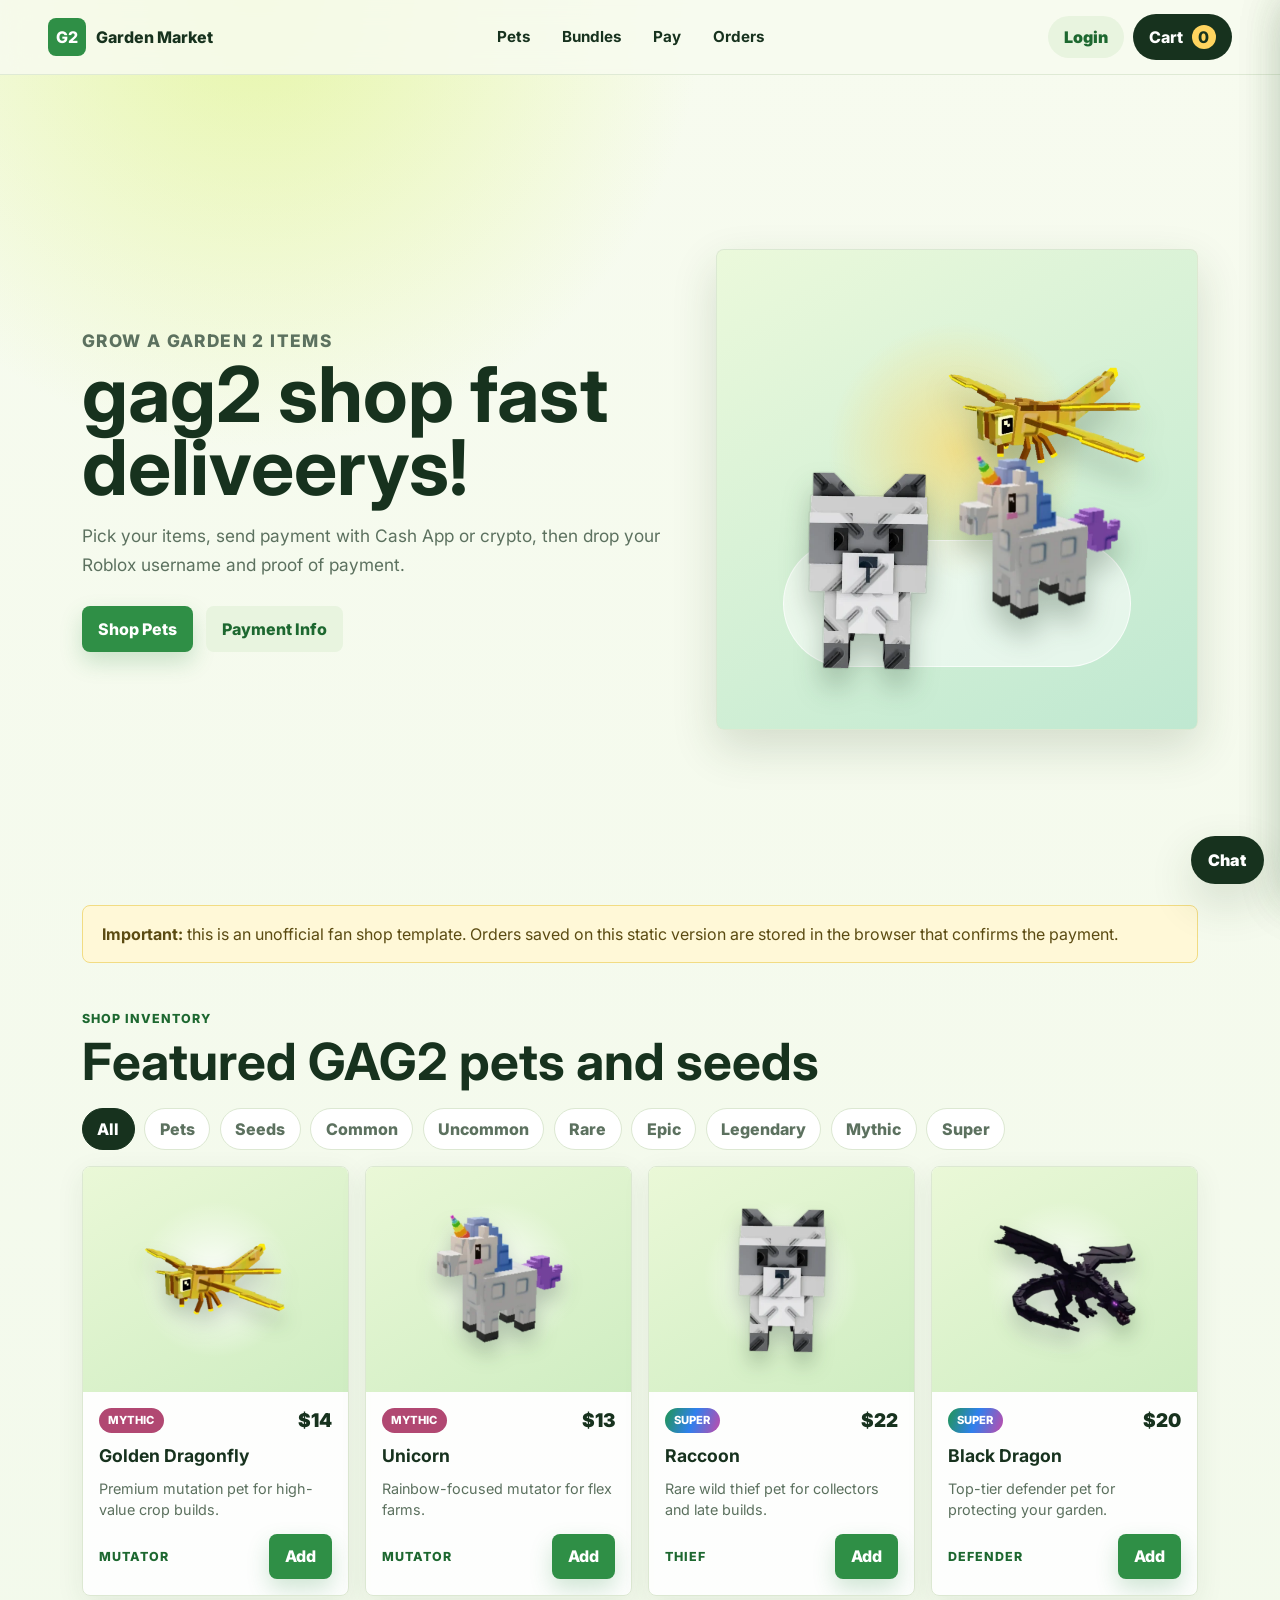
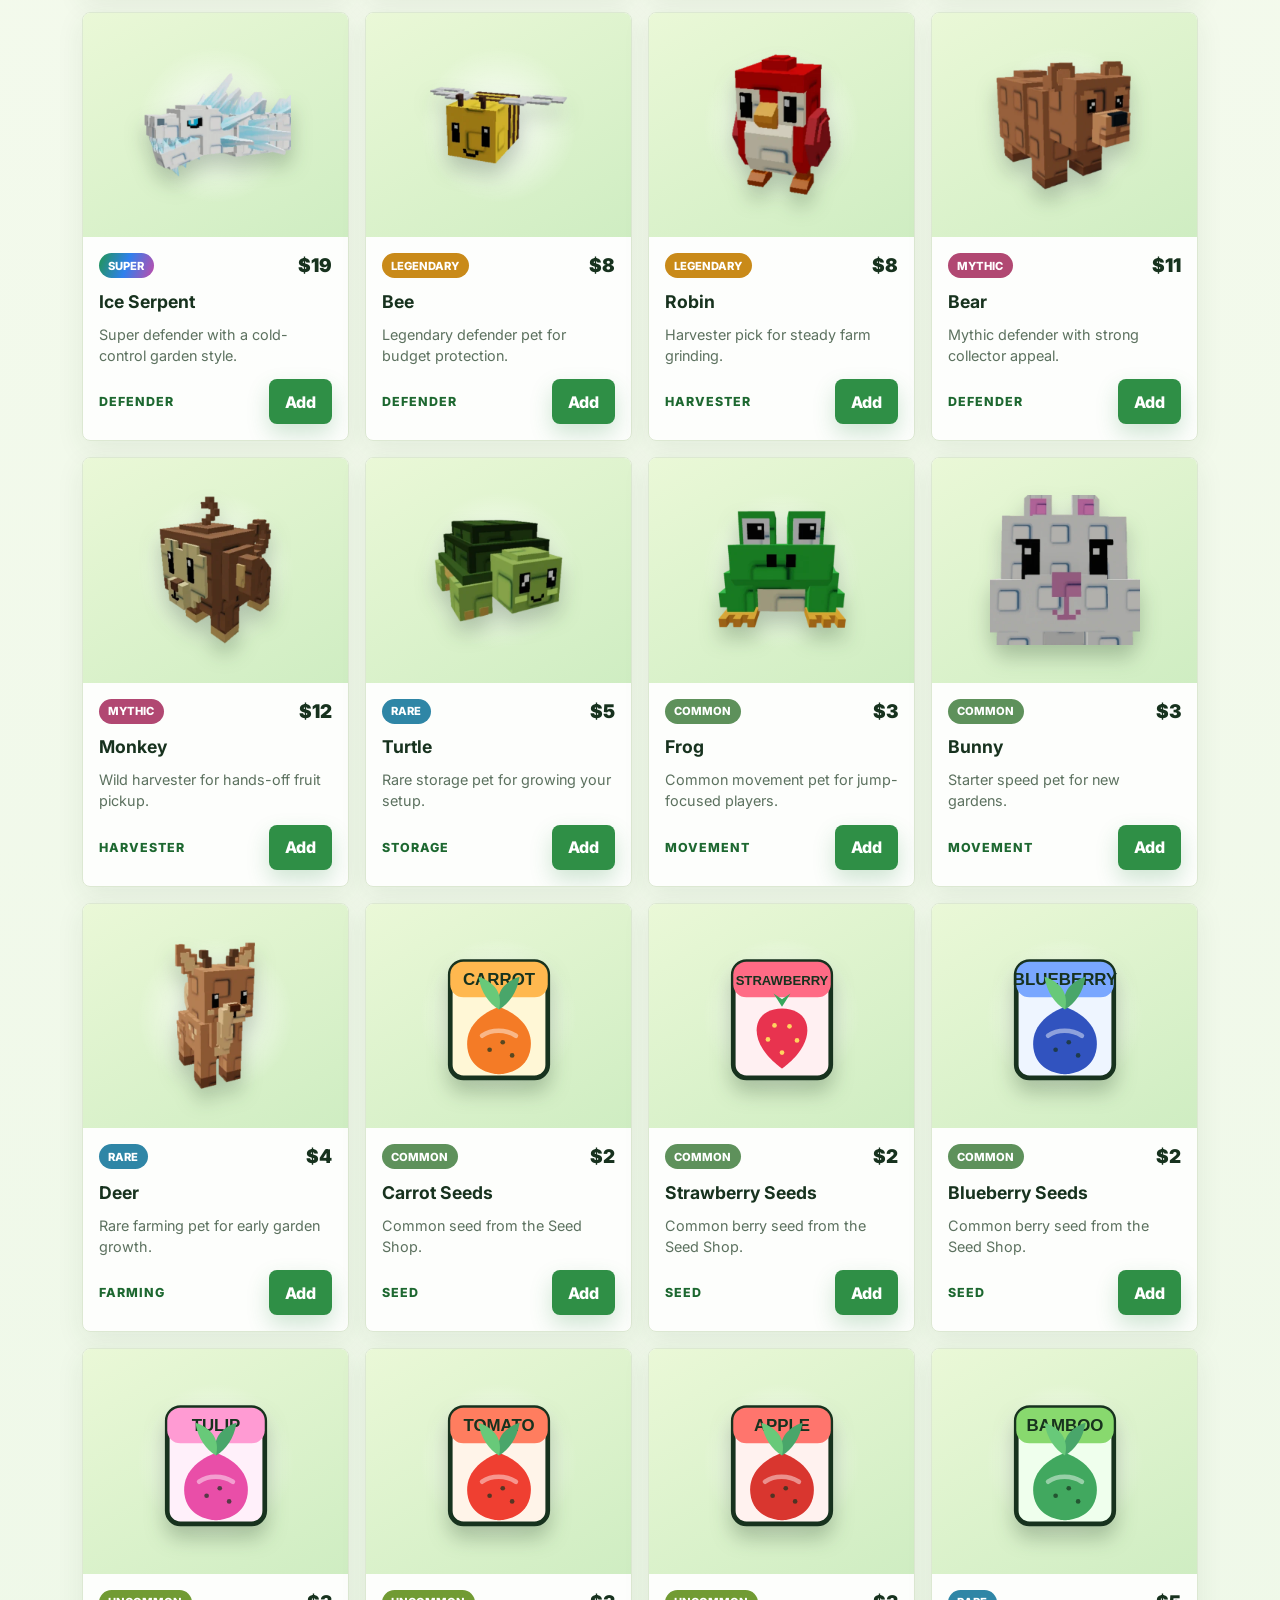
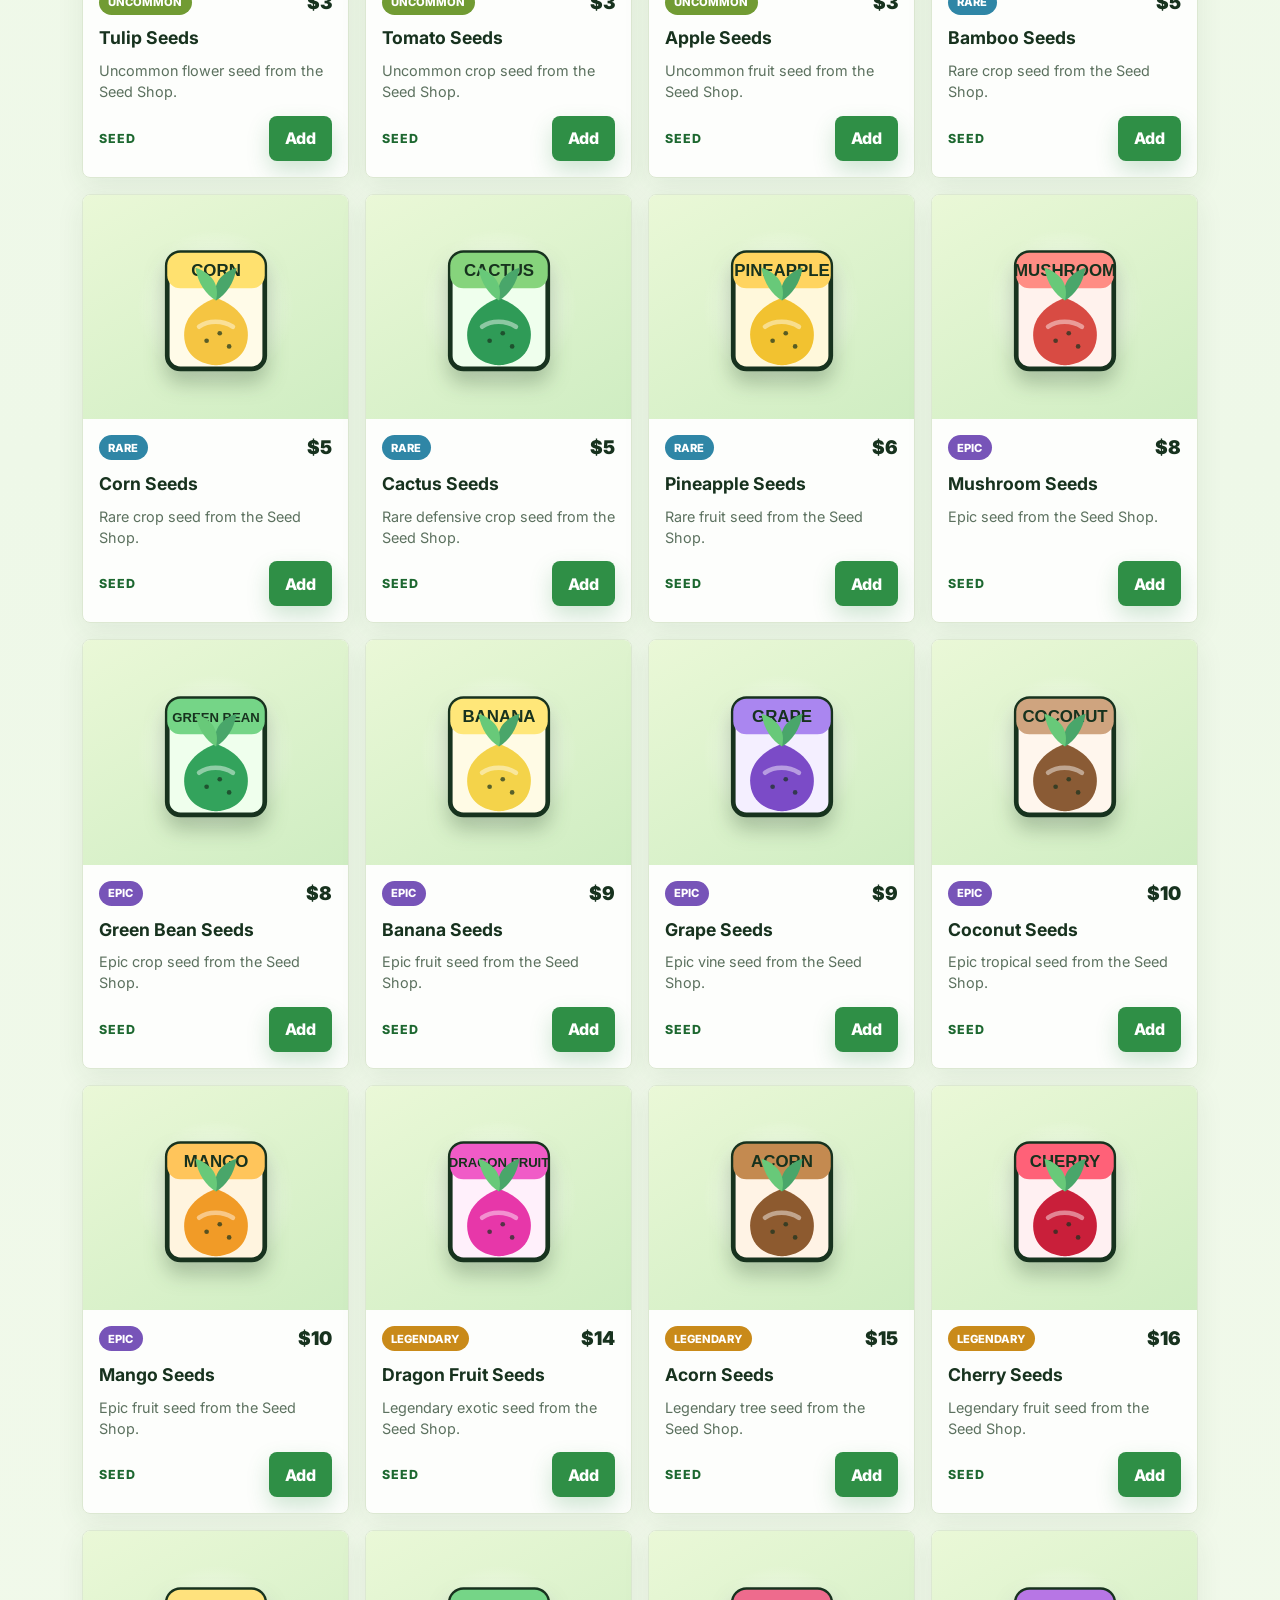
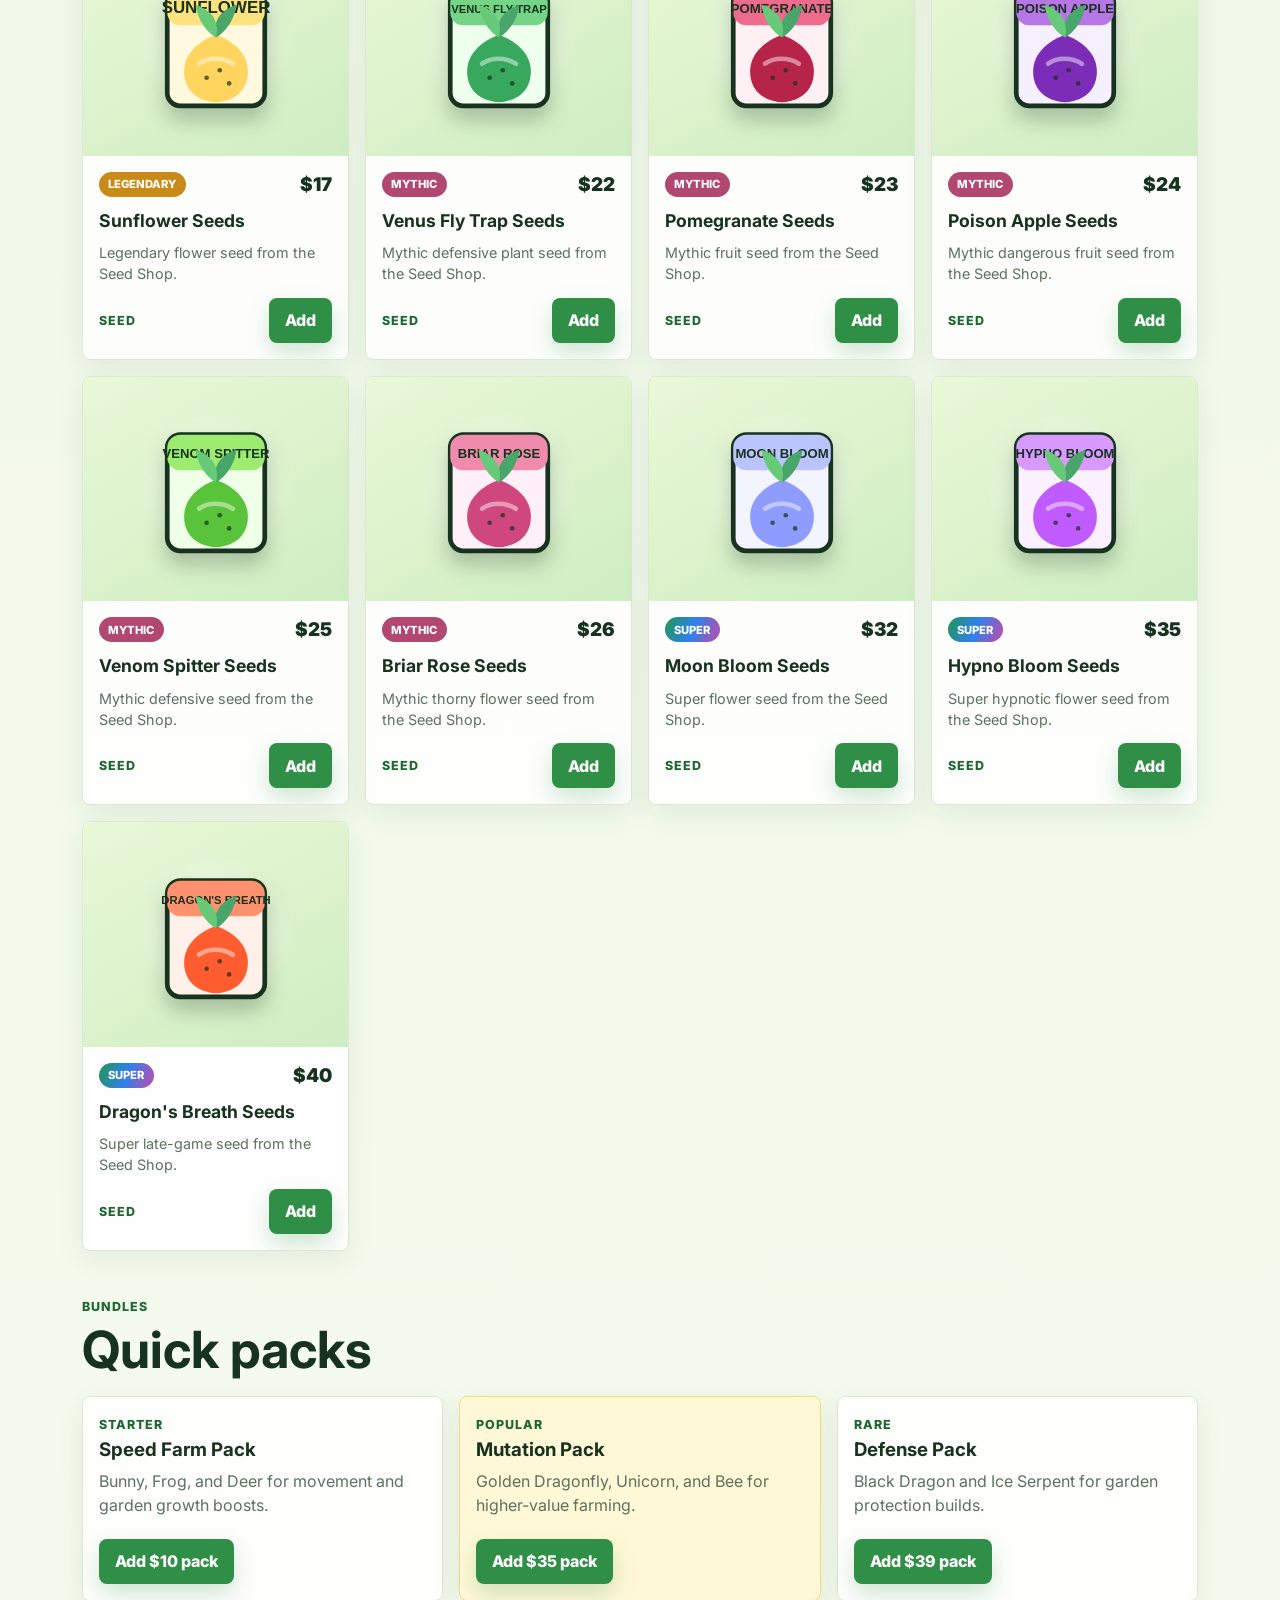
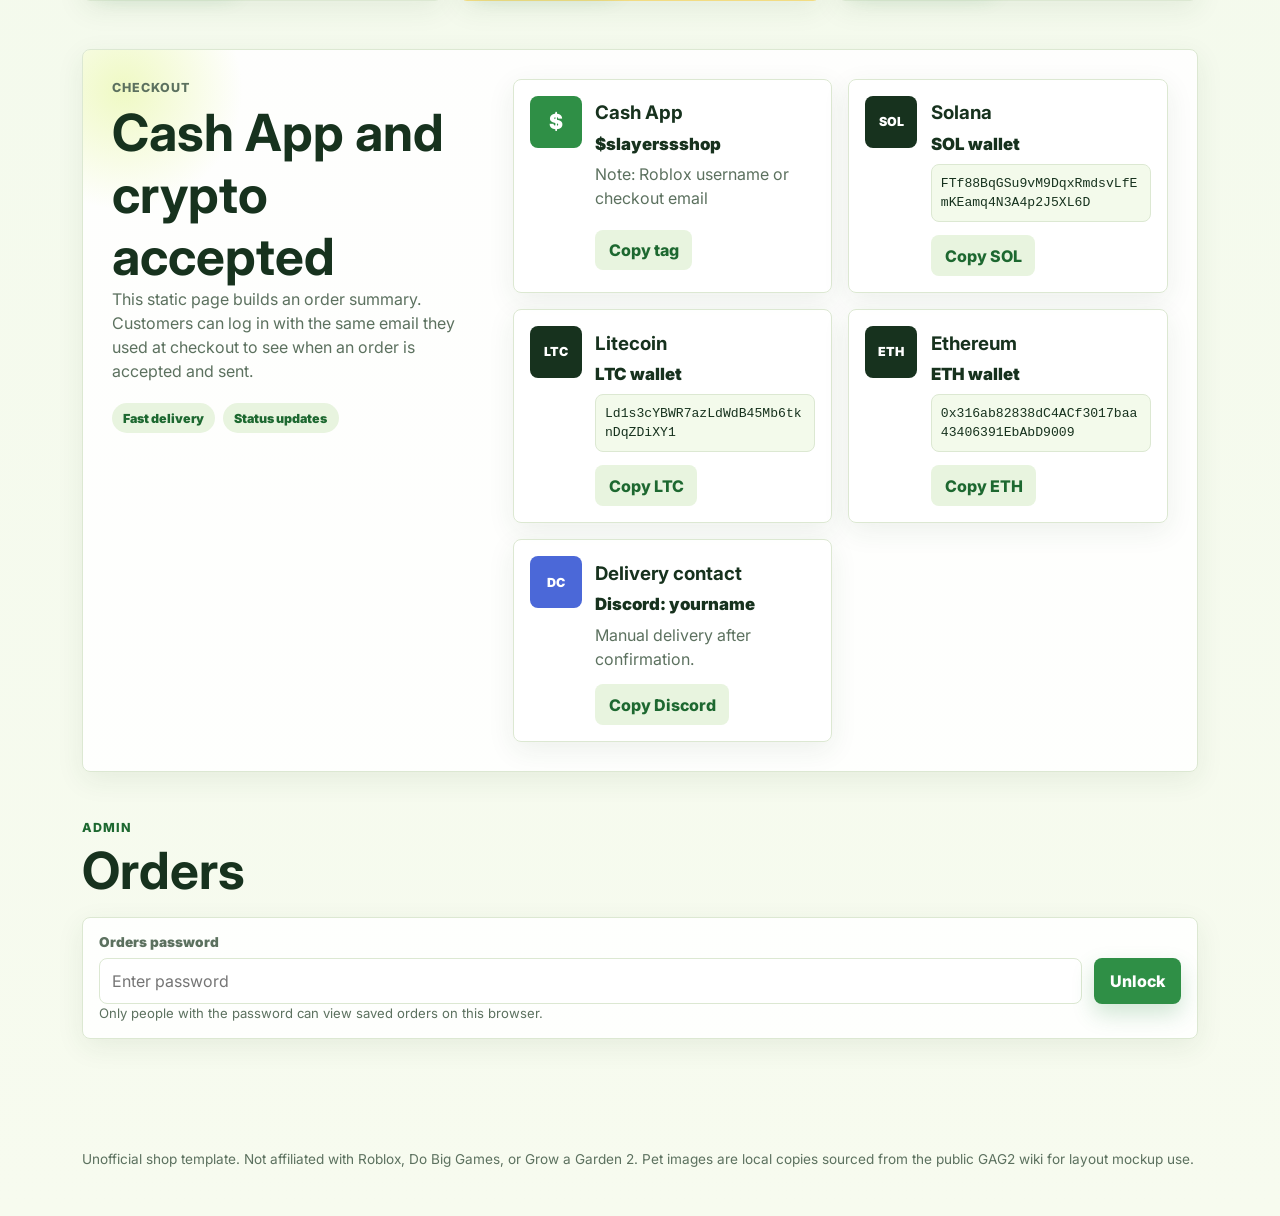
==== commit 4f587773: "Add files via upload" ====
--- a/index.html
+++ b/index.html
@@ -70,7 +70,9 @@
         <button class="filter" type="button" data-filter="pets">Pets</button>
         <button class="filter" type="button" data-filter="seeds">Seeds</button>
         <button class="filter" type="button" data-filter="common">Common</button>
+        <button class="filter" type="button" data-filter="uncommon">Uncommon</button>
         <button class="filter" type="button" data-filter="rare">Rare</button>
+        <button class="filter" type="button" data-filter="epic">Epic</button>
         <button class="filter" type="button" data-filter="legendary">Legendary</button>
         <button class="filter" type="button" data-filter="mythic">Mythic</button>
         <button class="filter" type="button" data-filter="super">Super</button>
--- a/styles.css
+++ b/styles.css
@@ -395,8 +395,16 @@
   background: #5e915b;
 }
 
+.rarity.uncommon {
+  background: #719b33;
+}
+
 .rarity.rare {
   background: #2f86a6;
+}
+
+.rarity.epic {
+  background: #7754b8;
 }
 
 .rarity.legendary {
